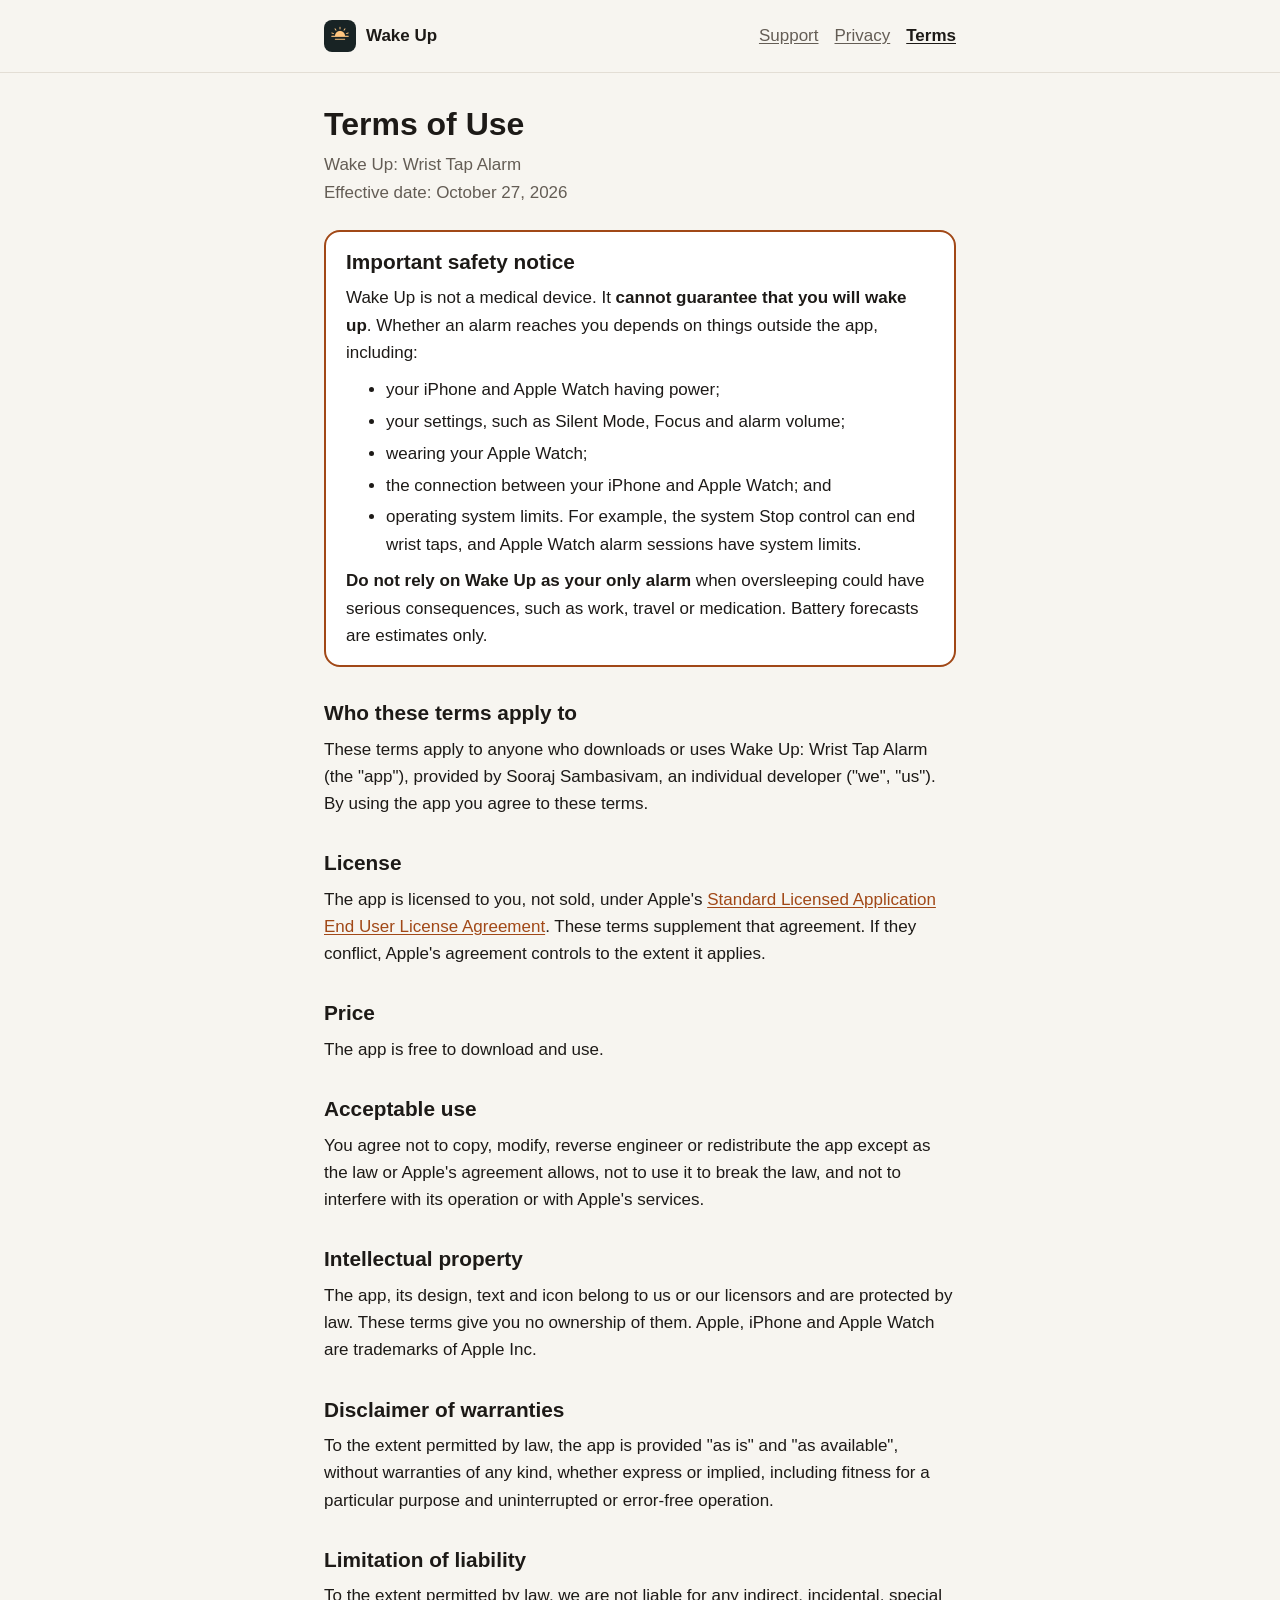
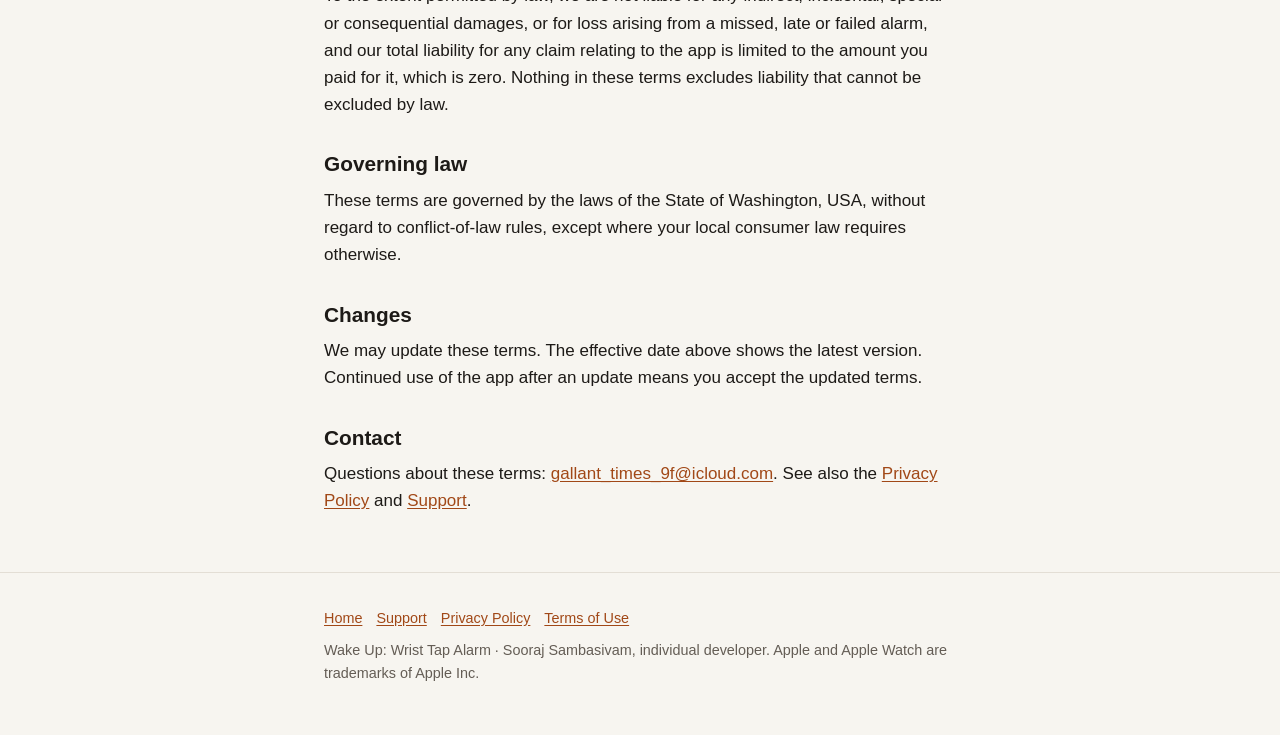
==== terms.html @ 9e1bf74b "Wake Up support, privacy and terms pages" ====
<!DOCTYPE html>
<html lang="en">
<head>
<meta charset="utf-8">
<meta name="viewport" content="width=device-width, initial-scale=1">
<meta name="color-scheme" content="light dark">
<title>Terms of Use - Wake Up: Wrist Tap Alarm</title>
<meta name="description" content="Terms of Use for Wake Up: Wrist Tap Alarm.">
<link rel="icon" href="icon.png">
<link rel="stylesheet" href="style.css">
</head>
<body>
<header class="site"><div class="wrap">
<a class="brand" href="index.html"><img src="icon.png" alt="" width="32" height="32">Wake Up</a>
<nav aria-label="Main"><a href="support.html">Support</a><a href="privacy.html">Privacy</a><a href="terms.html" aria-current="page">Terms</a></nav>
</div></header>
<main><div class="wrap">
<h1>Terms of Use</h1>
<p class="meta">Wake Up: Wrist Tap Alarm<br>Effective date: October 27, 2026</p>

<div class="card important">
<h2 style="margin-top:0">Important safety notice</h2>
<p>Wake Up is not a medical device. It <strong>cannot guarantee that you will wake up</strong>. Whether an alarm reaches you depends on things outside the app, including:</p>
<ul>
<li>your iPhone and Apple Watch having power;</li>
<li>your settings, such as Silent Mode, Focus and alarm volume;</li>
<li>wearing your Apple Watch;</li>
<li>the connection between your iPhone and Apple Watch; and</li>
<li>operating system limits. For example, the system Stop control can end wrist taps, and Apple Watch alarm sessions have system limits.</li>
</ul>
<p><strong>Do not rely on Wake Up as your only alarm</strong> when oversleeping could have serious consequences, such as work, travel or medication. Battery forecasts are estimates only.</p>
</div>

<h2>Who these terms apply to</h2>
<p>These terms apply to anyone who downloads or uses Wake Up: Wrist Tap Alarm (the "app"), provided by Sooraj Sambasivam, an individual developer ("we", "us"). By using the app you agree to these terms.</p>

<h2>License</h2>
<p>The app is licensed to you, not sold, under Apple's <a href="https://www.apple.com/legal/internet-services/itunes/dev/stdeula/">Standard Licensed Application End User License Agreement</a>. These terms supplement that agreement. If they conflict, Apple's agreement controls to the extent it applies.</p>

<h2>Price</h2>
<p>The app is free to download and use.</p>

<h2>Acceptable use</h2>
<p>You agree not to copy, modify, reverse engineer or redistribute the app except as the law or Apple's agreement allows, not to use it to break the law, and not to interfere with its operation or with Apple's services.</p>

<h2>Intellectual property</h2>
<p>The app, its design, text and icon belong to us or our licensors and are protected by law. These terms give you no ownership of them. Apple, iPhone and Apple Watch are trademarks of Apple Inc.</p>

<h2>Disclaimer of warranties</h2>
<p>To the extent permitted by law, the app is provided "as is" and "as available", without warranties of any kind, whether express or implied, including fitness for a particular purpose and uninterrupted or error-free operation.</p>

<h2>Limitation of liability</h2>
<p>To the extent permitted by law, we are not liable for any indirect, incidental, special or consequential damages, or for loss arising from a missed, late or failed alarm, and our total liability for any claim relating to the app is limited to the amount you paid for it, which is zero. Nothing in these terms excludes liability that cannot be excluded by law.</p>

<h2>Governing law</h2>
<!-- OWNER CONFIRM: governing law -->
<p>These terms are governed by the laws of the State of Washington, USA, without regard to conflict-of-law rules, except where your local consumer law requires otherwise.</p>

<h2>Changes</h2>
<p>We may update these terms. The effective date above shows the latest version. Continued use of the app after an update means you accept the updated terms.</p>

<h2>Contact</h2>
<p>Questions about these terms: <a href="mailto:gallant_times_9f@icloud.com">gallant_times_9f@icloud.com</a>. See also the <a href="privacy.html">Privacy Policy</a> and <a href="support.html">Support</a>.</p>
</div></main>
<footer><div class="wrap">
<p><a href="index.html">Home</a><a href="support.html">Support</a><a href="privacy.html">Privacy Policy</a><a href="terms.html">Terms of Use</a></p>
<p>Wake Up: Wrist Tap Alarm &middot; Sooraj Sambasivam, individual developer. Apple and Apple Watch are trademarks of Apple Inc.</p>
</div></footer>
</body>
</html>
---- style.css ----
:root{--bg:#f7f5f0;--surface:#fff;--text:#1d1a17;--muted:#645d55;--accent:#a14817;--on-accent:#fff;--line:#e3ded5}
@media (prefers-color-scheme:dark){:root{--bg:#0e1111;--surface:#181c1c;--text:#f1eee8;--muted:#a9a49b;--accent:#ffb86e;--on-accent:#000;--line:#2a3030}}
*{box-sizing:border-box}
html{-webkit-text-size-adjust:100%}
body{margin:0;background:var(--bg);color:var(--text);font:17px/1.6 ui-rounded,"SF Pro Rounded",-apple-system,BlinkMacSystemFont,"Segoe UI",Roboto,Helvetica,Arial,sans-serif}
.wrap{max-width:42rem;margin:0 auto;padding:0 20px}
header.site{padding:20px 0;border-bottom:1px solid var(--line)}
header.site .wrap{display:flex;flex-wrap:wrap;gap:8px 20px;align-items:center;justify-content:space-between}
header.site a.brand{display:flex;align-items:center;gap:10px;font-weight:700;color:var(--text);text-decoration:none}
header.site img{width:32px;height:32px;border-radius:8px}
nav a{margin-right:16px;color:var(--muted)}
nav a:last-child{margin-right:0}
nav a[aria-current="page"]{color:var(--text);font-weight:600}
main{padding:32px 0 48px}
h1{font-size:2rem;line-height:1.2;margin:0 0 8px}
h2{font-size:1.3rem;line-height:1.3;margin:2rem 0 .5rem}
h3{font-size:1.05rem;margin:1.5rem 0 .25rem}
p,ul,ol{margin:.6rem 0}
li{margin:.3rem 0}
a{color:var(--accent);text-underline-offset:2px}
a:focus-visible{outline:3px solid var(--accent);outline-offset:2px;border-radius:4px}
.meta{color:var(--muted);margin:0 0 1.5rem}
.card{background:var(--surface);border:1px solid var(--line);border-radius:16px;padding:16px 20px;margin:1.25rem 0}
.card.important{border-color:var(--accent);border-width:2px}
.card p:first-child{margin-top:0}.card p:last-child{margin-bottom:0}
.hero{text-align:center;padding:24px 0 8px}
.hero img{width:128px;height:128px;border-radius:28px}
.hero p.lead{font-size:1.15rem;color:var(--muted)}
.btn{display:inline-block;min-height:44px;padding:10px 22px;border-radius:16px;background:var(--accent);color:var(--on-accent);font-weight:600;text-decoration:none;margin:4px}
.btn.secondary{background:transparent;color:var(--accent);border:2px solid var(--accent)}
details{background:var(--surface);border:1px solid var(--line);border-radius:12px;padding:12px 16px;margin:10px 0}
summary{cursor:pointer;font-weight:600;min-height:24px}
details[open] summary{margin-bottom:6px}
footer{border-top:1px solid var(--line);padding:24px 0 40px;color:var(--muted);font-size:.9rem}
footer a{margin-right:14px}
@media (max-width:480px){body{font-size:16px}h1{font-size:1.65rem}}
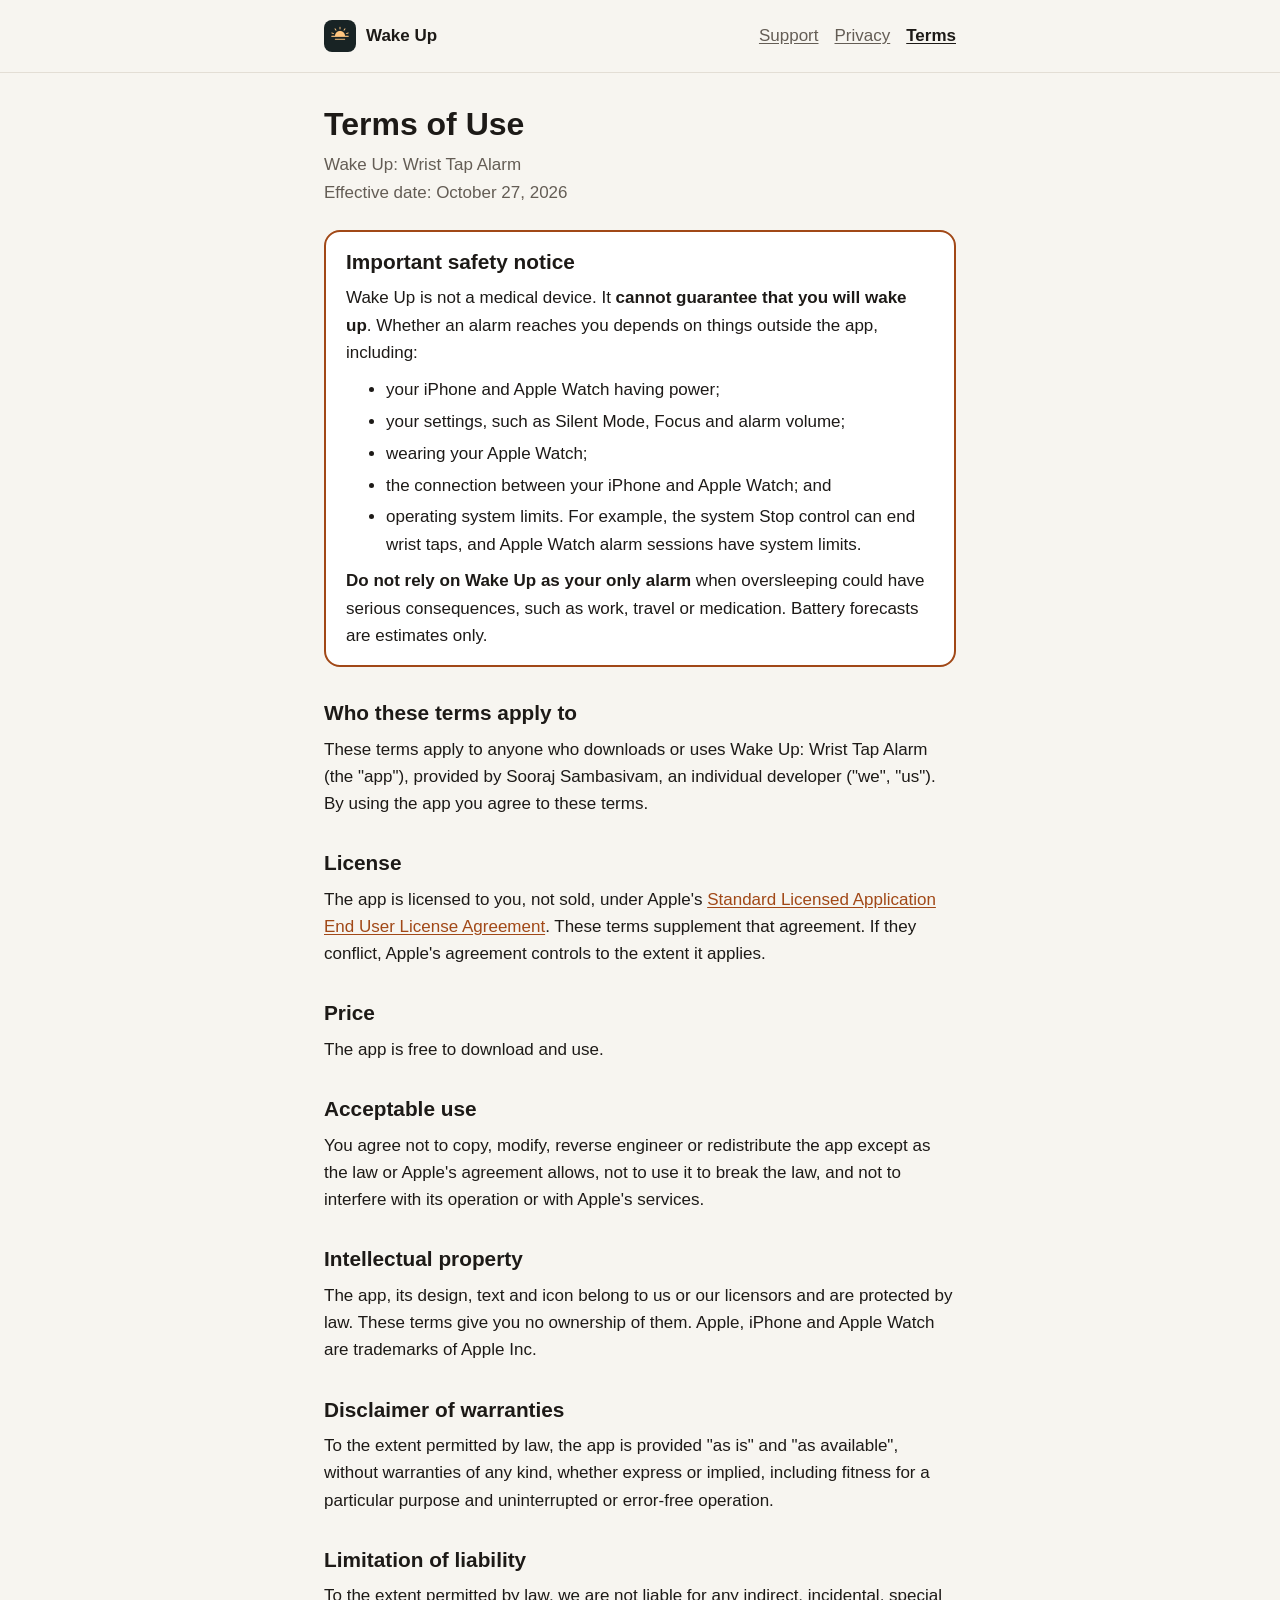
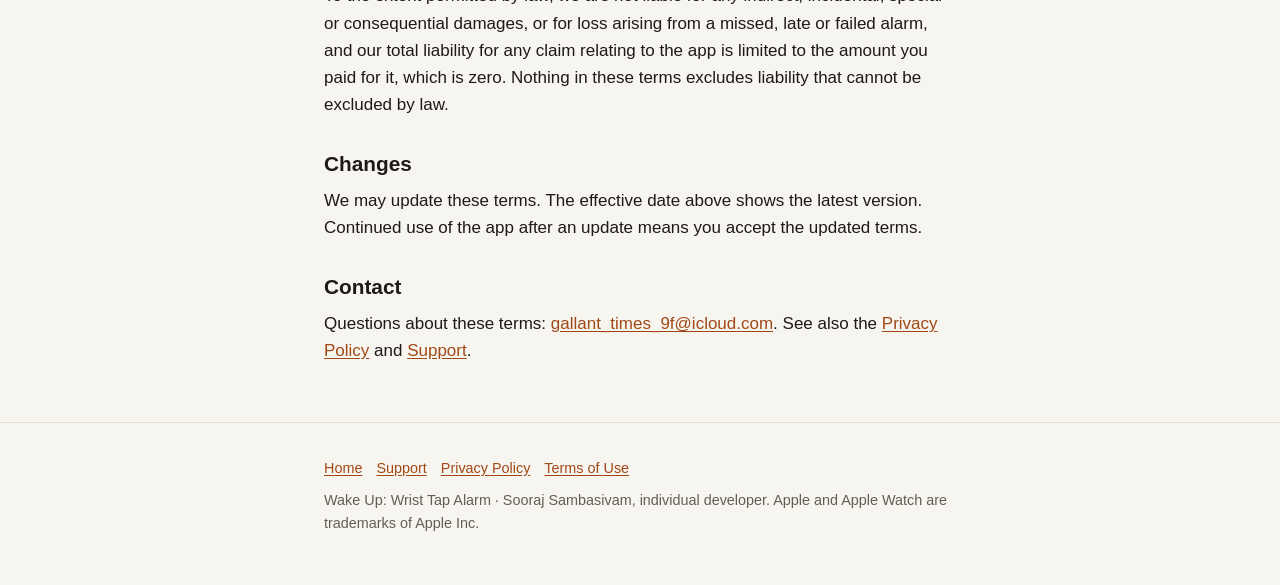
==== commit abfd0a1a: "Remove governing-law clause from terms" ====
--- a/terms.html
+++ b/terms.html
@@ -52,10 +52,6 @@
 <h2>Limitation of liability</h2>
 <p>To the extent permitted by law, we are not liable for any indirect, incidental, special or consequential damages, or for loss arising from a missed, late or failed alarm, and our total liability for any claim relating to the app is limited to the amount you paid for it, which is zero. Nothing in these terms excludes liability that cannot be excluded by law.</p>
 
-<h2>Governing law</h2>
-<!-- OWNER CONFIRM: governing law -->
-<p>These terms are governed by the laws of the State of Washington, USA, without regard to conflict-of-law rules, except where your local consumer law requires otherwise.</p>
-
 <h2>Changes</h2>
 <p>We may update these terms. The effective date above shows the latest version. Continued use of the app after an update means you accept the updated terms.</p>
 
